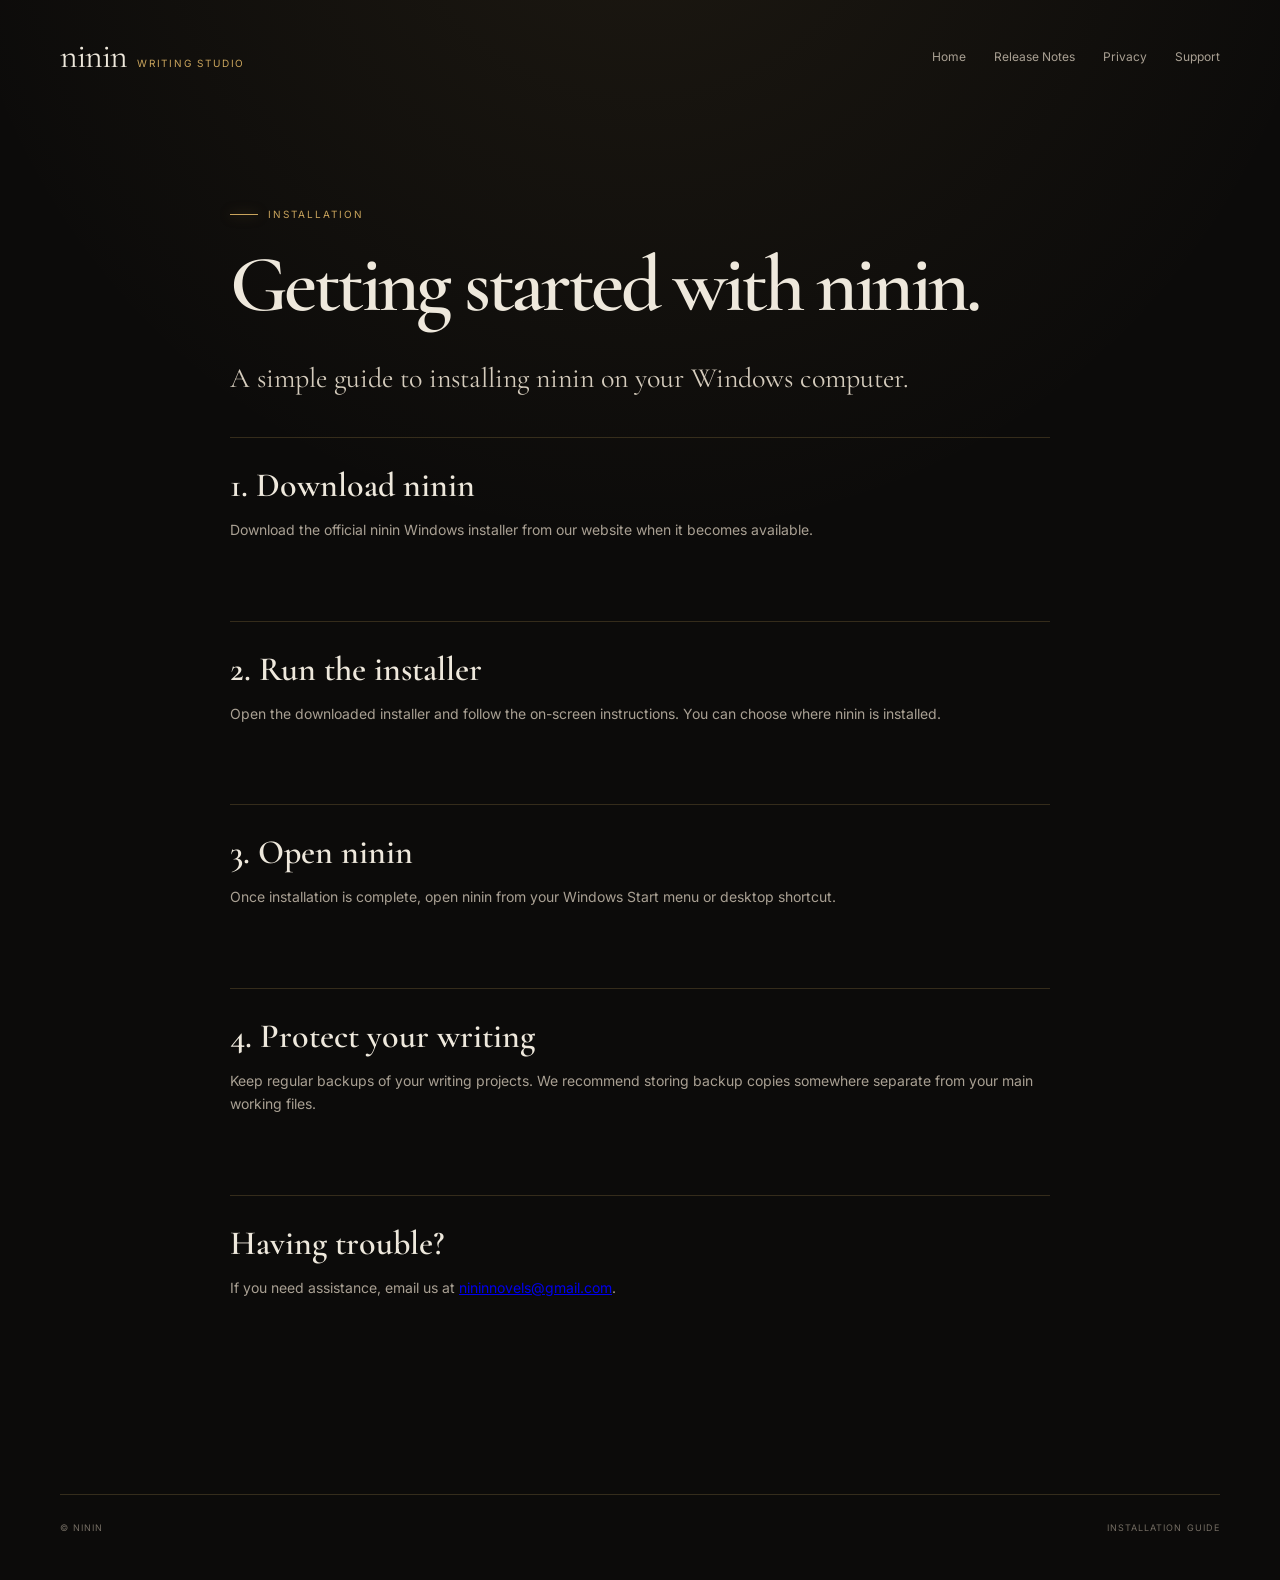
==== installation.html @ d1160fcc "Add Windows installation guide" ====
<!doctype html>
<html lang="en">
<head>
<meta charset="utf-8">
<meta name="viewport" content="width=device-width,initial-scale=1">
<title>Installation Guide — ninin</title>
<link rel="stylesheet" href="assets/style.css">
</head>
<body>
<header class="site-header">
<a class="brand" href="index.html">
<span class="brand-mark">ninin</span>
<span class="brand-sub">writing studio</span>
</a>
<nav>
<a href="index.html">Home</a>
<a href="release-notes.html">Release Notes</a>
<a href="privacy.html">Privacy</a>
<a href="support.html">Support</a>
</nav>
</header>

<main class="page reveal visible">
<p class="eyebrow"><span></span> Installation</p>
<h1>Getting started with ninin.</h1>
<p class="lead">A simple guide to installing ninin on your Windows computer.</p>

<div class="release-card">
<h2>1. Download ninin</h2>
<p>Download the official ninin Windows installer from our website when it becomes available.</p>
</div>

<div class="release-card">
<h2>2. Run the installer</h2>
<p>Open the downloaded installer and follow the on-screen instructions. You can choose where ninin is installed.</p>
</div>

<div class="release-card">
<h2>3. Open ninin</h2>
<p>Once installation is complete, open ninin from your Windows Start menu or desktop shortcut.</p>
</div>

<div class="release-card">
<h2>4. Protect your writing</h2>
<p>Keep regular backups of your writing projects. We recommend storing backup copies somewhere separate from your main working files.</p>
</div>

<div class="release-card">
<h2>Having trouble?</h2>
<p>If you need assistance, email us at <a href="mailto:nininnovels@gmail.com">nininnovels@gmail.com</a>.</p>
</div>
</main>

<footer class="site-footer">
<span>© ninin</span>
<span>Installation Guide</span>
</footer>
</body>
</html>
---- assets/style.css ----
@import url('https://fonts.googleapis.com/css2?family=Cormorant+Garamond:wght@500;600;700&family=Inter:wght@400;500;600&display=swap');
:root{--bg:#0c0b0a;--panel:#151310;--panel2:#191714;--text:#eee8dc;--muted:#a9a093;--gold:#c9a45c;--gold2:#e0c07a;--line:rgba(201,164,92,.22);--max:1160px}
*{box-sizing:border-box}html{scroll-behavior:smooth}body{margin:0;background:radial-gradient(circle at 50% -10%,rgba(201,164,92,.09),transparent 38%),var(--bg);color:var(--text);font-family:Inter,system-ui,sans-serif;line-height:1.7;overflow-x:hidden}
body:before{content:"";position:fixed;inset:0;pointer-events:none;background:linear-gradient(rgba(255,255,255,.012) 1px,transparent 1px);background-size:100% 5px;opacity:.18}
.ambient{position:fixed;border-radius:50%;filter:blur(70px);opacity:.12;pointer-events:none;animation:drift 10s ease-in-out infinite alternate}.ambient-one{width:260px;height:260px;top:18%;left:-100px;background:#c9a45c}.ambient-two{width:300px;height:300px;right:-140px;bottom:10%;background:#8b6b35;animation-delay:-4s}
.site-header{width:min(var(--max),calc(100% - 48px));margin:auto;padding:28px 0 20px;display:flex;align-items:center;justify-content:space-between;position:relative;z-index:2}.brand{display:flex;align-items:baseline;gap:10px;text-decoration:none;color:var(--text)}.brand-mark{font-family:"Cormorant Garamond",serif;font-size:34px;letter-spacing:-1px}.brand-sub{font-size:10px;letter-spacing:.18em;text-transform:uppercase;color:var(--gold)}nav{display:flex;gap:28px}nav a{color:var(--muted);text-decoration:none;font-size:12px;transition:color .25s ease,transform .25s ease}nav a:hover,nav a.active{color:var(--gold2);transform:translateY(-1px)}
main{position:relative;z-index:1}.hero{width:min(900px,calc(100% - 48px));margin:100px auto 90px}.eyebrow{display:flex;align-items:center;gap:10px;color:var(--gold);font-size:10px;letter-spacing:.2em;text-transform:uppercase}.eyebrow span{width:28px;height:1px;background:var(--gold);display:inline-block;box-shadow:0 0 12px rgba(201,164,92,.5)}
h1,h2,h3{font-family:"Cormorant Garamond",Georgia,serif;font-weight:600;line-height:1.05}h1{font-size:clamp(62px,9vw,112px);letter-spacing:-.045em;margin:22px 0}h1 em{color:var(--gold2);font-style:normal}.hero-copy{max-width:620px;color:var(--muted);font-size:16px}.hero-actions{display:flex;align-items:center;gap:28px;margin-top:34px}.button{display:inline-flex;align-items:center;gap:18px;text-decoration:none;border:1px solid var(--line);padding:14px 20px;color:var(--text);font-size:12px;letter-spacing:.04em;transition:transform .3s ease,box-shadow .3s ease,border-color .3s ease,background .3s ease}.button.primary{background:rgba(201,164,92,.1);border-color:rgba(201,164,92,.55)}.button:hover{transform:translateY(-3px);box-shadow:0 12px 35px rgba(0,0,0,.35),0 0 24px rgba(201,164,92,.12);border-color:var(--gold2)}.button span{font-size:17px;color:var(--gold2)}.text-link{font-size:12px;color:var(--muted);text-decoration:none;border-bottom:1px solid var(--line);padding-bottom:3px;transition:color .2s}.text-link:hover{color:var(--gold2)}
.desk-wrap{width:min(1060px,calc(100% - 48px));margin:0 auto 150px;perspective:1000px}.desk-card{background:linear-gradient(145deg,rgba(29,25,19,.96),rgba(14,13,11,.98));border:1px solid var(--line);box-shadow:0 35px 80px rgba(0,0,0,.4);padding:28px;transition:transform .7s cubic-bezier(.2,.8,.2,1),box-shadow .7s}.desk-card:hover{transform:translateY(-9px) rotateX(1deg) rotateY(-1deg);box-shadow:0 48px 100px rgba(0,0,0,.5),0 0 40px rgba(201,164,92,.07)}.desk-top{display:flex;justify-content:space-between;font-size:9px;letter-spacing:.18em;color:var(--muted)}.desk-status{color:var(--gold)}.desk-status i{display:inline-block;width:5px;height:5px;border-radius:50%;background:var(--gold);margin-right:7px;box-shadow:0 0 10px var(--gold);animation:pulse 2s infinite}.desk-content{min-height:320px;display:flex;justify-content:space-between;align-items:center;padding:55px 45px 35px}.mini{font-size:9px;letter-spacing:.2em;color:var(--gold);margin:0}.desk-content h2{font-size:56px;margin:14px 0}.desk-content h2 span{color:var(--gold2)}.desk-content p:not(.mini){max-width:470px;color:var(--muted);font-size:14px}.book-stack{width:250px;height:210px;position:relative;margin-right:45px}.book{position:absolute;width:145px;height:190px;right:25px;top:8px;border:1px solid rgba(201,164,92,.4);box-shadow:0 20px 35px rgba(0,0,0,.4)}.book-back{right:65px;top:18px;transform:rotate(-8deg);background:#171513}.book-mid{right:45px;top:12px;transform:rotate(4deg);background:#211c16}.book-front{background:linear-gradient(160deg,#272016,#0e0d0b);display:flex;flex-direction:column;align-items:center;justify-content:center;transform:rotate(-2deg);animation:bookfloat 5s ease-in-out infinite}.book-front span{font-family:"Cormorant Garamond",serif;font-size:34px;color:var(--gold2)}.book-front small{font-size:7px;letter-spacing:.2em;text-transform:uppercase;color:var(--muted)}
.section{width:min(var(--max),calc(100% - 48px));margin:0 auto 150px}.section-heading{display:flex;justify-content:space-between;gap:60px;align-items:end;margin-bottom:45px}.section-heading h2{font-size:53px;margin:15px 0 0}.section-heading>p{max-width:340px;color:var(--muted);font-size:13px}.feature-grid{display:grid;grid-template-columns:repeat(4,1fr);border-top:1px solid var(--line)}.feature-card{padding:30px 24px 35px;border-right:1px solid var(--line);transition:transform .35s ease,background .35s ease,box-shadow .35s ease}.feature-card:first-child{border-left:1px solid var(--line)}.feature-card:hover{transform:translateY(-7px);background:rgba(201,164,92,.035);box-shadow:inset 0 1px rgba(224,192,122,.25)}.feature-icon{font-size:10px;color:var(--gold);letter-spacing:.16em}.feature-card h3{font-size:31px;margin:28px 0 10px}.feature-card p{font-size:12px;color:var(--muted);margin:0}
.quote{width:min(900px,calc(100% - 48px));margin:0 auto 150px;display:flex;gap:30px;align-items:flex-start}.quote-line{width:1px;height:105px;background:var(--gold);box-shadow:0 0 15px rgba(201,164,92,.3)}blockquote{font-family:"Cormorant Garamond",serif;font-size:34px;color:#d9d1c4;margin:0;line-height:1.25}
.download{width:min(var(--max),calc(100% - 48px));margin:0 auto 130px;padding:55px;border:1px solid var(--line);background:linear-gradient(120deg,rgba(201,164,92,.05),rgba(255,255,255,.01));display:flex;justify-content:space-between;align-items:center;gap:40px}.download h2{font-size:50px;margin:10px 0}.download p{color:var(--muted);max-width:560px;font-size:13px}.download-box{text-align:right}.download-box>p{font-size:9px;letter-spacing:.12em;text-transform:uppercase;margin-top:13px}.site-footer{width:min(var(--max),calc(100% - 48px));margin:auto;padding:25px 0 45px;border-top:1px solid var(--line);display:flex;justify-content:space-between;color:#746d63;font-size:9px;letter-spacing:.12em;text-transform:uppercase}
.page{width:min(820px,calc(100% - 48px));margin:100px auto 150px}.page h1{font-size:80px;margin:20px 0}.lead{font-family:"Cormorant Garamond",serif;font-size:28px;color:#d5ccbd;max-width:700px}.release-card{border-top:1px solid var(--line);padding:30px 0;margin-top:35px}.release-card h2{font-size:34px;margin:0 0 12px}.release-card p,.release-card li{color:var(--muted);font-size:14px}.release-card li{margin:8px 0}.small-note{color:#716b62;font-size:11px;margin-top:50px}
.reveal{opacity:0;transform:translateY(28px);transition:opacity .9s ease,transform .9s cubic-bezier(.2,.7,.2,1)}.reveal.visible{opacity:1;transform:none}
@keyframes drift{from{transform:translate3d(0,0,0)}to{transform:translate3d(35px,-25px,0)}}@keyframes pulse{0%,100%{opacity:.45;transform:scale(.85)}50%{opacity:1;transform:scale(1.2)}}@keyframes bookfloat{0%,100%{transform:translateY(0) rotate(-2deg)}50%{transform:translateY(-8px) rotate(-2deg)}}
@media(max-width:800px){.site-header{width:calc(100% - 30px);padding-top:20px;align-items:flex-start}.brand-sub{display:none}nav{gap:13px;flex-wrap:wrap;justify-content:flex-end}.hero,.desk-wrap,.section,.quote,.download,.page,.site-footer{width:calc(100% - 30px)}.hero{margin-top:70px}h1{font-size:62px}.desk-content{padding:35px 20px;min-height:0}.desk-content h2{font-size:43px}.book-stack{transform:scale(.75);margin-right:-20px}.feature-grid{grid-template-columns:1fr 1fr}.feature-card:nth-child(2){border-right:0}.feature-card:nth-child(3),.feature-card:nth-child(4){border-top:1px solid var(--line)}.section-heading,.download{flex-direction:column;align-items:flex-start}.download{padding:35px}.download-box{text-align:left}.page h1{font-size:62px}.quote blockquote{font-size:28px}}
@media(max-width:520px){nav{font-size:10px;gap:9px}.hero-actions{flex-direction:column;align-items:flex-start}.desk-content{display:block}.book-stack{margin:25px auto 0}.feature-grid{grid-template-columns:1fr}.feature-card{border-right:1px solid var(--line)!important;border-left:1px solid var(--line)!important}.feature-card+ .feature-card{border-top:1px solid var(--line)}.quote{gap:18px}.quote blockquote{font-size:24px}.site-footer{flex-direction:column;gap:8px}}
@media(prefers-reduced-motion:reduce){*,*::before,*::after{animation:none!important;scroll-behavior:auto!important;transition:none!important}.reveal{opacity:1;transform:none}}




/* =========================================================
   ninin opening logo — visible liquid / water treatment
   ========================================================= */
html.ninin-intro-active,
html.ninin-intro-active body {
  overflow: hidden;
}

.ninin-intro {
  position: fixed;
  inset: 0;
  z-index: 99999;
  display: grid;
  place-items: center;
  background: #000;
  opacity: 1;
  visibility: visible;
  pointer-events: auto;
  transition: opacity 1.25s cubic-bezier(.4,0,.2,1), visibility 1.25s;
}

.ninin-intro.is-fading {
  opacity: 0;
  visibility: hidden;
  pointer-events: none;
}

.ninin-water-filter {
  position: absolute;
  width: 0;
  height: 0;
}

.ninin-water-logo {
  position: relative;
  width: min(62vw, 640px);
  min-width: 300px;
  aspect-ratio: 2.35 / 1;
  display: grid;
  place-items: center;
  isolation: isolate;
  animation: ninin-water-float 3.1s ease-in-out infinite;
}

/*
  The word itself now continuously bends and flows.
  The SVG displacement filter creates actual irregular water-like
  movement rather than relying only on a scale animation.
*/
.ninin-word {
  position: relative;
  z-index: 5;
  display: block;
  color: #fff;
  font-family:
    "Trebuchet MS",
    "Arial Rounded MT Bold",
    system-ui,
    sans-serif;
  font-size: clamp(5rem, 13vw, 9.5rem);
  font-weight: 900;
  letter-spacing: -0.09em;
  line-height: .76;
  transform-origin: 50% 60%;
  -webkit-text-stroke: 1px rgba(255,255,255,.35);
  text-shadow:
    0 2px 0 rgba(255,255,255,.95),
    0 7px 15px rgba(255,255,255,.20),
    0 0 24px rgba(255,255,255,.14);
  filter: url(#ninin-water-distort);
  animation:
    ninin-word-wave 2.2s ease-in-out infinite,
    ninin-word-breathe 1.65s ease-in-out infinite;
}

/* A moving wet highlight travels across the letters. */
.ninin-liquid-highlight {
  position: absolute;
  z-index: 7;
  left: 14%;
  top: 35%;
  width: 30%;
  height: 9%;
  border-radius: 999px;
  background: rgba(255,255,255,.72);
  filter: blur(7px);
  mix-blend-mode: screen;
  opacity: .72;
  pointer-events: none;
  animation: ninin-highlight-sweep 2.4s ease-in-out infinite;
}

/* Expanding rings make the water effect visible even around the word. */
.water-ripple {
  position: absolute;
  left: 50%;
  top: 57%;
  width: 48%;
  height: 22%;
  border: 2px solid rgba(255,255,255,.16);
  border-radius: 50%;
  transform: translate(-50%, -50%) scale(.55);
  opacity: 0;
  filter: blur(.2px);
  pointer-events: none;
}

.ripple-one   { animation: ninin-ripple 2.6s ease-out .15s infinite; }
.ripple-two   { animation: ninin-ripple 2.6s ease-out .85s infinite; }
.ripple-three { animation: ninin-ripple 2.6s ease-out 1.55s infinite; }

.bubble {
  position: absolute;
  z-index: 8;
  display: block;
  width: clamp(15px, 2.3vw, 28px);
  aspect-ratio: 1;
  border-radius: 50%;
  background:
    radial-gradient(circle at 29% 25%,
      rgba(255,255,255,1) 0 10%,
      rgba(255,255,255,.72) 16%,
      rgba(255,255,255,.16) 48%,
      rgba(255,255,255,.03) 74%);
  border: 1px solid rgba(255,255,255,.22);
  box-shadow:
    inset -3px -4px 7px rgba(255,255,255,.12),
    0 2px 14px rgba(255,255,255,.14);
  opacity: 0;
  pointer-events: none;
}

.bubble-a { left: 19%; top: 54%; animation: ninin-bubble-a 2.7s ease-out infinite; }
.bubble-b { left: 34%; top: 51%; animation: ninin-bubble-b 3.0s ease-out .4s infinite; }
.bubble-c { left: 55%; top: 51%; width: 18px; animation: ninin-bubble-c 2.5s ease-out .8s infinite; }
.bubble-d { left: 68%; top: 55%; width: 13px; animation: ninin-bubble-d 2.8s ease-out 1.15s infinite; }
.bubble-e { left: 47%; top: 58%; width: 11px; animation: ninin-bubble-e 2.35s ease-out 1.45s infinite; }

@keyframes ninin-water-float {
  0%, 100% { transform: translateY(0) scale(1); }
  50% { transform: translateY(-6px) scale(1.018, .987); }
}

@keyframes ninin-word-wave {
  0%, 100% { transform: rotate(-.6deg) skewX(-1deg) scaleX(1); }
  25% { transform: rotate(.25deg) skewX(1.7deg) scaleX(1.018); }
  50% { transform: rotate(-.2deg) skewX(-1.5deg) scaleX(.985); }
  75% { transform: rotate(.45deg) skewX(1.2deg) scaleX(1.012); }
}

@keyframes ninin-word-breathe {
  0%, 100% { transform-origin: 50% 58%; }
  50% { transform-origin: 48% 62%; }
}

@keyframes ninin-highlight-sweep {
  0%   { transform: translateX(-18%) scaleX(.65); opacity: .25; }
  45%  { opacity: .78; }
  100% { transform: translateX(220%) scaleX(1.2); opacity: 0; }
}

@keyframes ninin-ripple {
  0% {
    transform: translate(-50%, -50%) scale(.48);
    opacity: 0;
  }
  18% { opacity: .30; }
  100% {
    transform: translate(-50%, -50%) scale(1.45);
    opacity: 0;
  }
}

@keyframes ninin-bubble-a {
  0% { transform: translate(0, 14px) scale(.25); opacity: 0; }
  15% { opacity: .92; }
  100% { transform: translate(-22px, -125px) scale(1.12); opacity: 0; }
}

@keyframes ninin-bubble-b {
  0% { transform: translate(0, 13px) scale(.22); opacity: 0; }
  17% { opacity: .82; }
  100% { transform: translate(17px, -145px) scale(.96); opacity: 0; }
}

@keyframes ninin-bubble-c {
  0% { transform: translate(0, 12px) scale(.22); opacity: 0; }
  19% { opacity: .78; }
  100% { transform: translate(20px, -98px) scale(1); opacity: 0; }
}

@keyframes ninin-bubble-d {
  0% { transform: translate(0, 10px) scale(.2); opacity: 0; }
  20% { opacity: .72; }
  100% { transform: translate(-16px, -108px) scale(.88); opacity: 0; }
}

@keyframes ninin-bubble-e {
  0% { transform: translate(0, 8px) scale(.18); opacity: 0; }
  22% { opacity: .68; }
  100% { transform: translate(13px, -82px) scale(.78); opacity: 0; }
}

@media (max-width: 600px) {
  .ninin-water-logo {
    width: 84vw;
    min-width: 0;
  }

  .ninin-word {
    font-size: clamp(4rem, 19vw, 6.6rem);
  }
}

@media (prefers-reduced-motion: reduce) {
  .ninin-water-logo,
  .ninin-word,
  .ninin-liquid-highlight,
  .water-ripple,
  .bubble {
    animation: none !important;
  }

  .ninin-intro {
    transition-duration: .5s;
  }
}
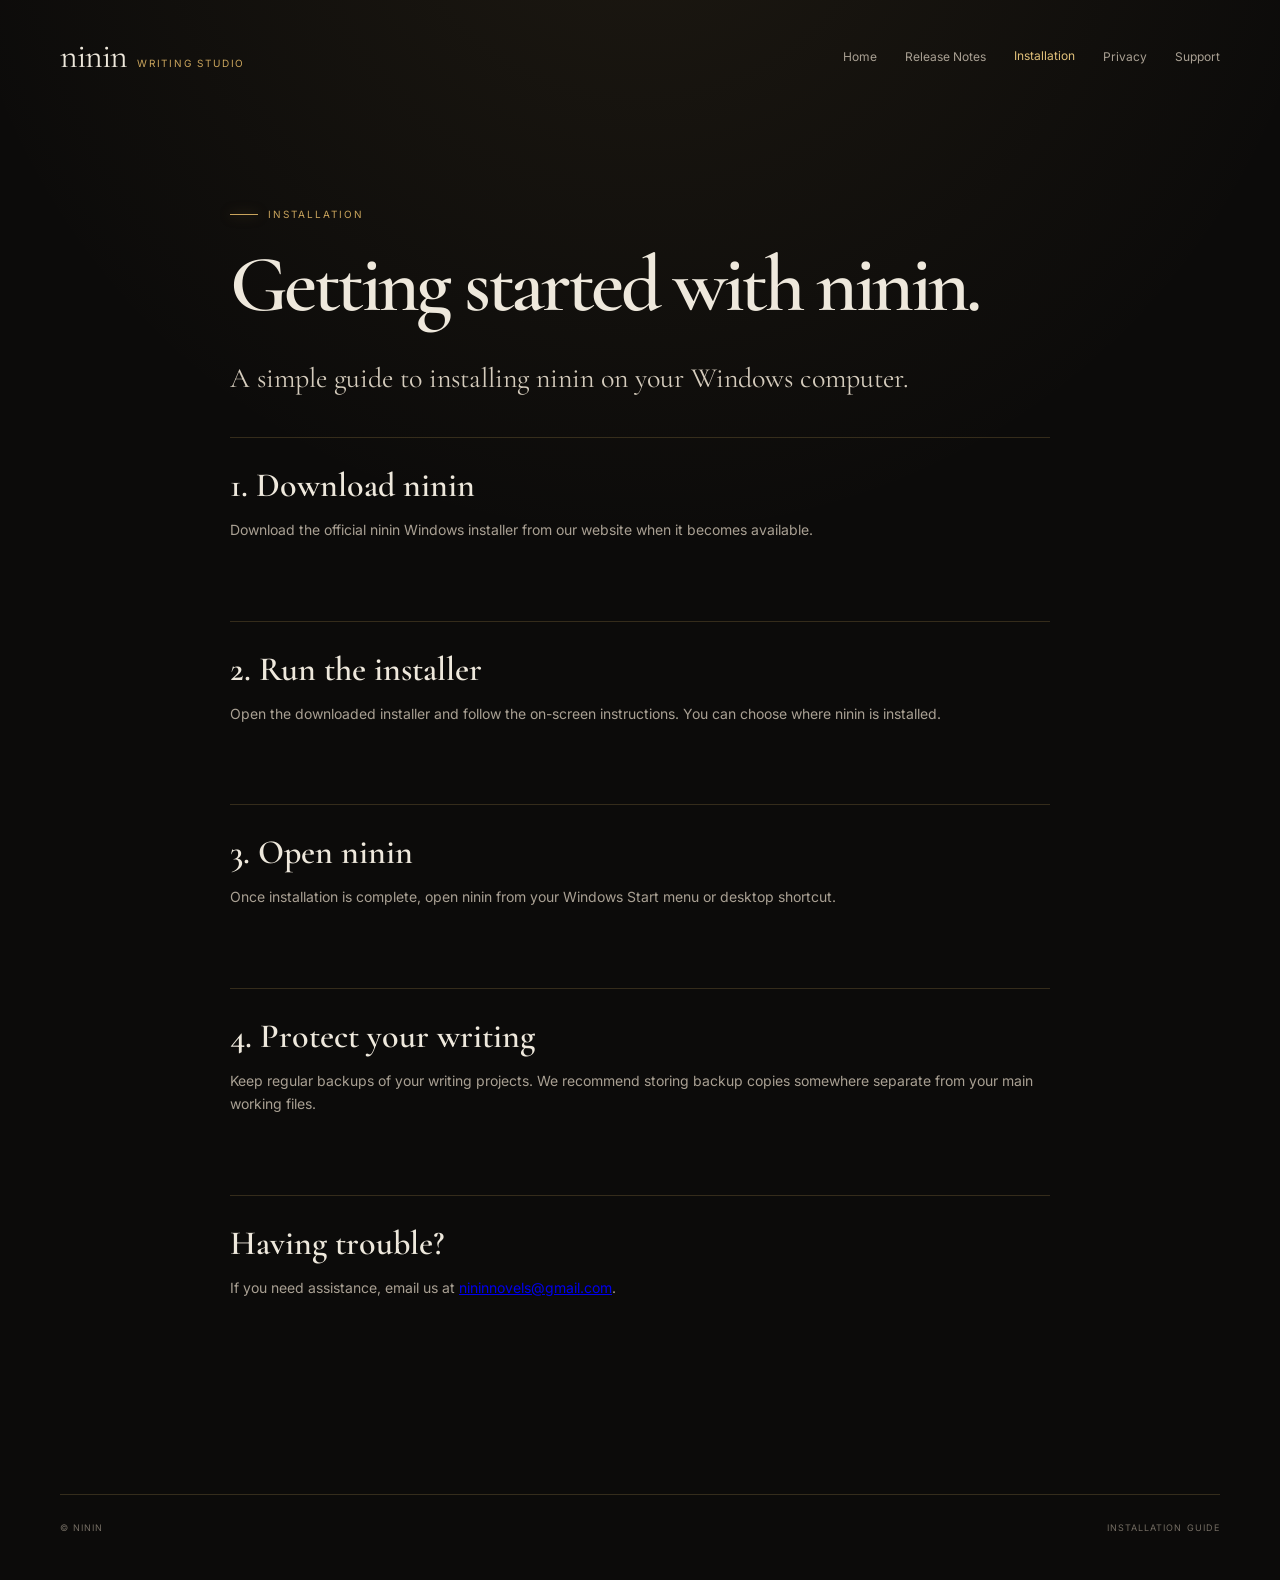
==== commit f0b4e506: "Add active class to Installation link in navigation" ====
--- a/installation.html
+++ b/installation.html
@@ -15,6 +15,7 @@
 <nav>
 <a href="index.html">Home</a>
 <a href="release-notes.html">Release Notes</a>
+<a class="active" href="installation.html">Installation</a>
 <a href="privacy.html">Privacy</a>
 <a href="support.html">Support</a>
 </nav>
